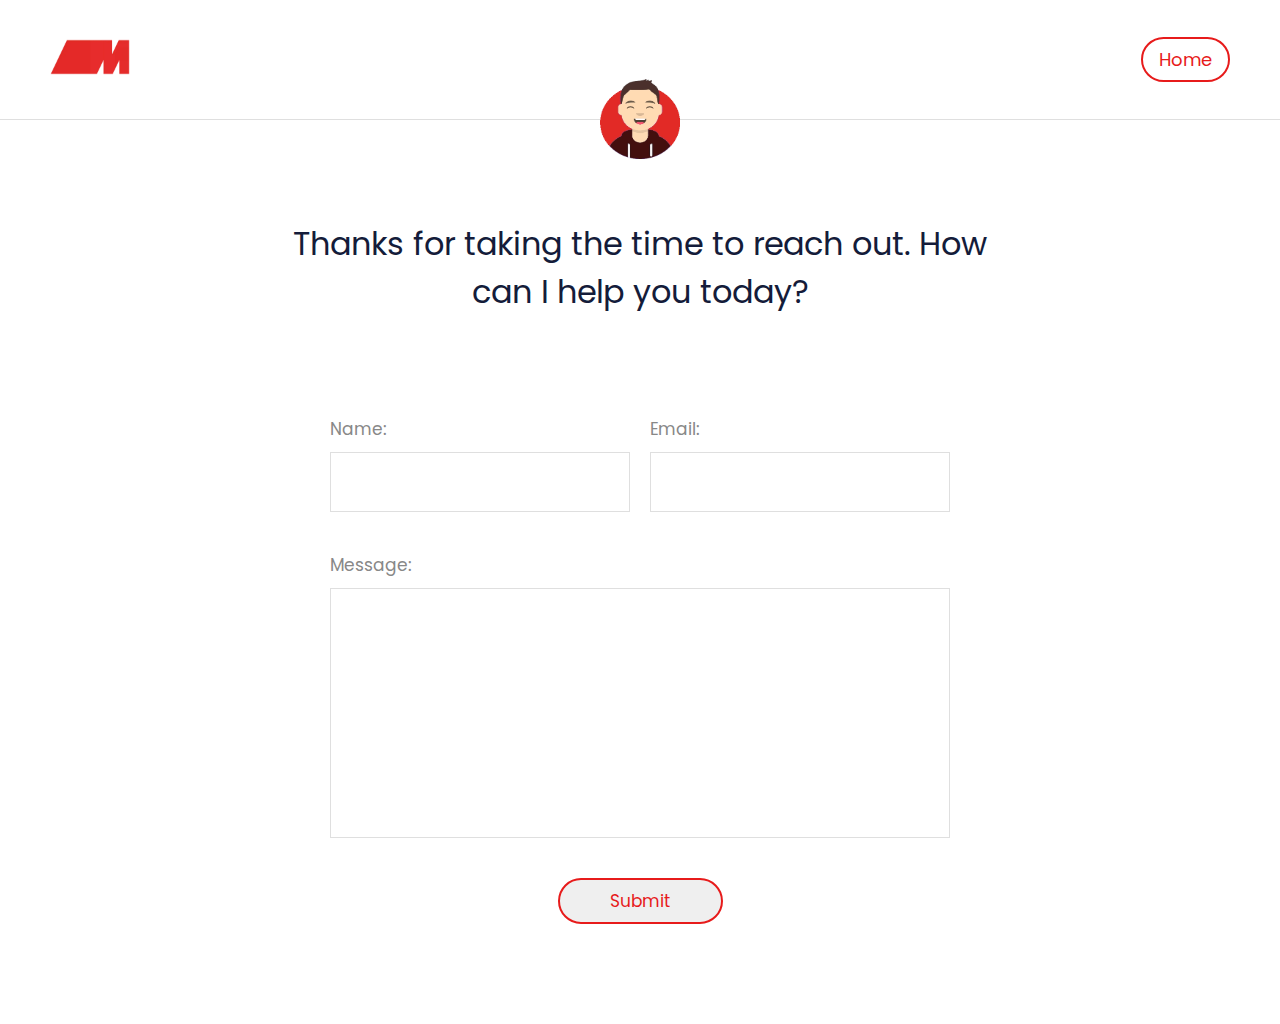
==== pages/contact.html @ 90060fe5 "v5.0" ====
<!DOCTYPE html>
<html lang="en">
  <head>
    <meta charset="UTF-8" />
    <meta name="viewport" content="width=device-width, initial-scale=1.0" />
    <link rel="icon" href="../assets/img/window-logo.webp" type="image/webp" />
    <title>Miguel Zacca | Web developer & Software engineer</title>
    <link rel="stylesheet" href="../assets/css/style.css" />
  </head>
  <body>
    <header id="header-contact" class="flex-center">
      <nav class="flex">
        <a href="/">
          <img src="../assets/img/logo.webp" alt="Portfolio logo" />
        </a>
        <img
          src="../assets/img/profile-avatar.webp"
          alt="My avatar"
          class="avatar"
        />
        <ul class="flex-center">
          <li><a href="../index.html" class="btn">Home</a></li>
        </ul>
      </nav>
    </header>
    <main class="flex-center col" id="main-contact">
      <h2 class="subtitle light">
        Thanks for taking the time to reach out. How can I help you today?
      </h2>
      <form
        action="https://formsubmit.co/miguelzacca.dev@gmail.com"
        method="POST"
        class="flex col"
      >
        <div class="container flex-center wrap">
          <div class="flex col">
            <label for="name" class="text">Name:</label>
            <input type="text" id="name" name="Name" required />
          </div>
          <div class="flex col">
            <label for="email">Email:</label>
            <input type="email" id="email" name="Email" required />
          </div>
        </div>
        <div class="flex col">
          <label for="message">Message:</label>
          <textarea id="message" name="Message" required></textarea>
        </div>
        <button type="submit" class="btn">Submit</button>
      </form>
    </main>
  </body>
</html>
---- assets/css/style.css ----
@import url("https://fonts.googleapis.com/css2?family=Poppins:wght@400;500;600&display=swap");

* {
  padding: 0;
  margin: 0;
  box-sizing: border-box;
  font-family: "Poppins";
}

html {
  font-size: 10px;
  scroll-behavior: smooth;
  cursor: default;
}

:root {
  --title-black: #141c3a;
  --text-gray: #272d42;
  --text-black: rgba(10, 10, 10, 0.9);
  --identity-red: #e71b1b;
  --identity-yellow: #eeb90c;
  --white: #ffffff;
  --content-limit: 1200px;
  --padding: 0.8rem 1.6rem;
  --header-height: 12rem;
}

::-webkit-scrollbar {
  width: 0.75rem;
  border: 0.1rem solid #00000020;
}

::-webkit-scrollbar-thumb {
  background-color: #222;
  height: 10px;
}

.flex-center {
  display: flex;
  justify-content: center;
  align-items: center;
}

.flex {
  display: flex;
}

.col {
  flex-direction: column;
}

.wrap {
  flex-wrap: wrap;
}

.btn {
  border: 0.2rem solid var(--identity-red);
  padding: var(--padding);
  color: var(--identity-red);
  border-radius: 2.5rem;
}

.btn:hover {
  background-color: var(--identity-red);
  color: var(--white);
}

.title {
  color: var(--title-black);
  font-size: 4.2rem;
}

.subtitle {
  color: var(--title-black);
  font-size: 3.2rem;
}

.light {
  font-weight: 400;
}

.smalltitle {
  font-size: 2rem;
  color: var(--text-gray);
}

.text {
  color: var(--text-black);
  width: 100%;
  text-align: center;
}

.span {
  color: var(--identity-red);
}

.text,
.btn,
.span {
  font-size: 1.7rem;
}

.white {
  color: var(--white);
}

ul li {
  list-style: none;
}

button {
  cursor: pointer;
}

a {
  text-decoration: none;
}

a,
.btn {
  transition: all 0.2s;
}

header {
  position: absolute;
  top: 0;
  left: 0;
  height: var(--header-height);
  width: 100%;
  padding: 0 5rem;
}

header nav {
  max-width: var(--content-limit);
  width: 100%;
}

header ul {
  margin-left: auto;
  gap: 0.5rem;
}

header ul li a {
  font-size: 1.8rem;
  padding: var(--padding);
  color: var(--text-black);
}

header ul li a:hover {
  color: var(--identity-red);
}

header ul li .btn {
  margin-left: 1.5rem;
  font-size: 1.8rem;
}

header nav img {
  width: 8rem;
  aspect-ratio: 1.5/1;
}

main {
  align-items: unset;
}

section {
  width: 100%;
}

#home {
  margin-top: var(--header-height);
  height: max-content;
  padding: 8rem 0 0 0;
  gap: 7rem;
}

#home .text-container {
  gap: 1rem;
}

#home .text-container h2 {
  color: var(--text-gray);
  font-size: 2.5rem;
  font-weight: 400;
}

#home .img-container {
  gap: 7rem;
}

#home .img-container img:first-child {
  width: 22.5rem;
  aspect-ratio: 1/1.05;
}

#home .img-container img:last-child {
  width: 80rem;
  max-width: 90vw;
  aspect-ratio: 2.5/1;
}

#about {
  padding: 15rem 0;
  background-color: var(--identity-red);
  gap: 3rem;
}

#about p {
  max-width: 60rem;
  text-align: center;
}

#skills {
  margin-top: -7rem;
  align-items: unset;
  padding: 0 5rem;
  width: 100%;
  max-width: calc(var(--content-limit) + 5rem * 2);
}

#skills .container {
  flex: 1;
  min-width: 30rem;
  background-color: var(--white);
  padding: 5rem 3rem;
  gap: 1rem;
  border: 0.15rem solid #00000020;
  justify-content: start;
  box-shadow: 0 0.3rem 0.5rem #00000015;
}

#skills .container:nth-child(1) {
  border-radius: 2.5rem 0 0 1.5rem;
  border-right: 0;
}

#skills .container:nth-child(3) {
  border-radius: 0 2.5rem 1.5rem 0;
  border-left: 0;
}

#skills .container .img img {
  width: 5rem;
  aspect-ratio: 1;
}

#skills .container .img {
  padding: 1.5rem;
  background-color: var(--identity-yellow);
  border-radius: 50%;
}

#skills .container div span,
#skills .container div h3 {
  padding: 2rem 0;
}

#skills .container div:not(.img) {
  justify-content: start;
  width: 100%;
  aspect-ratio: 1/0.4;
}

#works {
  gap: 1.5rem;
  padding: 15rem 5rem;
}

#works .display {
  gap: 5rem;
  margin-top: 7rem;
}

#works div .container {
  width: 45rem;
  aspect-ratio: 1.75/1;
  position: relative;
  border-radius: 1rem;
}

#works div .container:first-child {
  background-color: #ee8c0c;
}

#works div .container:last-child {
  background-color: #444444;
}

#works div .container img {
  transition: scale 0.5s, opacity 0.1s;
}

#works div .container:first-child img {
  width: 20rem;
  aspect-ratio: 4/1;
}

#works div .container:last-child img {
  width: 10rem;
  aspect-ratio: 1;
}

#works div .container div p {
  color: #bbbbbb;
  margin-bottom: 2rem;
}

#works div .container div {
  position: absolute;
  width: 100%;
  height: 100%;
  top: 0;
  left: 0;
  opacity: 0;
  transition: all 0.4s ease;
  cursor: default;
  background-color: #141c3a;
  z-index: 3;
  border-radius: 1rem;
}

#works div .container div:hover {
  opacity: 1;
}

#works div .container div:hover ~ img {
  scale: 1.1;
  opacity: 0.5;
}

#works .github {
  scale: 1.1;
  padding: 1rem 2rem;
  margin-top: 10rem;
}

footer {
  padding: 5rem 5rem;
  gap: 5rem;
  margin-top: 5rem;
  background-color: var(--identity-red);
}

footer .container {
  width: 100%;
  max-width: var(--content-limit);
  background-color: #4d0909;
  padding: 6rem 2rem;
  justify-content: space-around;
  border-radius: 2rem;
  margin-top: -13rem;
}

footer .container h2 {
  width: max-content;
  text-align: center;
}

footer .container p {
  width: fit-content;
  max-width: 30rem;
}

footer .container a {
  border-color: #eeb90c;
  scale: 1.1;
  padding: 1rem 2rem;
}

footer .container a:hover {
  background-color: #eeb90c;
  color: var(--title-black);
}

footer .logo {
  width: 8rem;
  aspect-ratio: 1.5/1;
  filter: grayscale(1) brightness(0) invert(1);
}

footer .message {
  color: var(--white);
  font-weight: 500;
  font-size: 2.2rem;
  max-width: 30rem;
}

footer .contact {
  gap: 2rem;
}

footer .contact a {
  width: 5rem;
  aspect-ratio: 1;
  border: 0.3rem solid #222222;
  border-radius: 50%;
}

footer .contact a:hover {
  filter: invert(1);
}

footer .contact a img {
  width: 3rem;
  aspect-ratio: 1;
  filter: invert(0.1);
}

footer p:last-child {
  color: #4d0909;
}

#header-contact {
  border-bottom: 0.15rem solid #00000020;
}

#header-contact nav .avatar {
  position: absolute;
  left: 50%;
  top: 100%;
  transform: translate(-50%, -50%);
  aspect-ratio: 1;
}

#main-contact {
  margin-top: var(--header-height);
  padding: 10rem;
  gap: 10rem;
}

#main-contact h2 {
  max-width: 70rem;
  text-align: center;
}

#main-contact form {
  gap: 4rem;
}

#main-contact form .container {
  width: 100%;
  gap: 2rem;
}

#main-contact form div:not(.container) {
  gap: 1rem;
}

#main-contact form input,
#main-contact form textarea {
  border: 0.15rem solid #00000020;
  outline: none;
  font-size: 2rem;
  color: #333;
  padding: 1rem 2rem;
}

#main-contact label {
  font-size: 1.7rem;
  text-align: start;
  color: #888888;
}

#main-contact form input {
  width: 30rem;
  height: 6rem;
}

#main-contact form textarea {
  resize: none;
  width: 100%;
  padding: 2rem;
  height: 25rem;
}

#main-contact form button {
  width: fit-content;
  margin: 0 auto;
  padding-inline: 5rem;
}

@media screen and (max-width: 1020px) {
  #skills {
    flex-direction: column;
    align-items: center;
    justify-content: center;
  }

  #skills .container {
    border-radius: 0 !important;
    border: 0.15rem solid #00000020 !important;
    width: 20vw;
    max-width: 40rem;
  }

  #skills .container:nth-child(1) {
    border-bottom: 0 !important;
  }

  #skills .container:nth-child(3) {
    border-top: 0 !important;
  }

  html {
    overflow-x: hidden;
  }
}

@media screen and (max-width: 960px) {
  footer .container {
    flex-direction: column;
    gap: 5rem;
  }

  h1,
  h2,
  span,
  p,
  h3 {
    width: 100%;
    text-align: center;
    max-width: calc(100vw - 4rem) !important;
  }
}

@media screen and (max-width: 530px) {
  header ul li:not(ul li:last-child) {
    display: none;
  }

  html {
    font-size: 9.5px;
  }

  #skills .container {
    width: calc(100vw - 6rem);
  }

  section {
    padding-inline: 0 !important;
  }

  #works .container {
    max-width: calc(100vw - 4rem);
  }
}
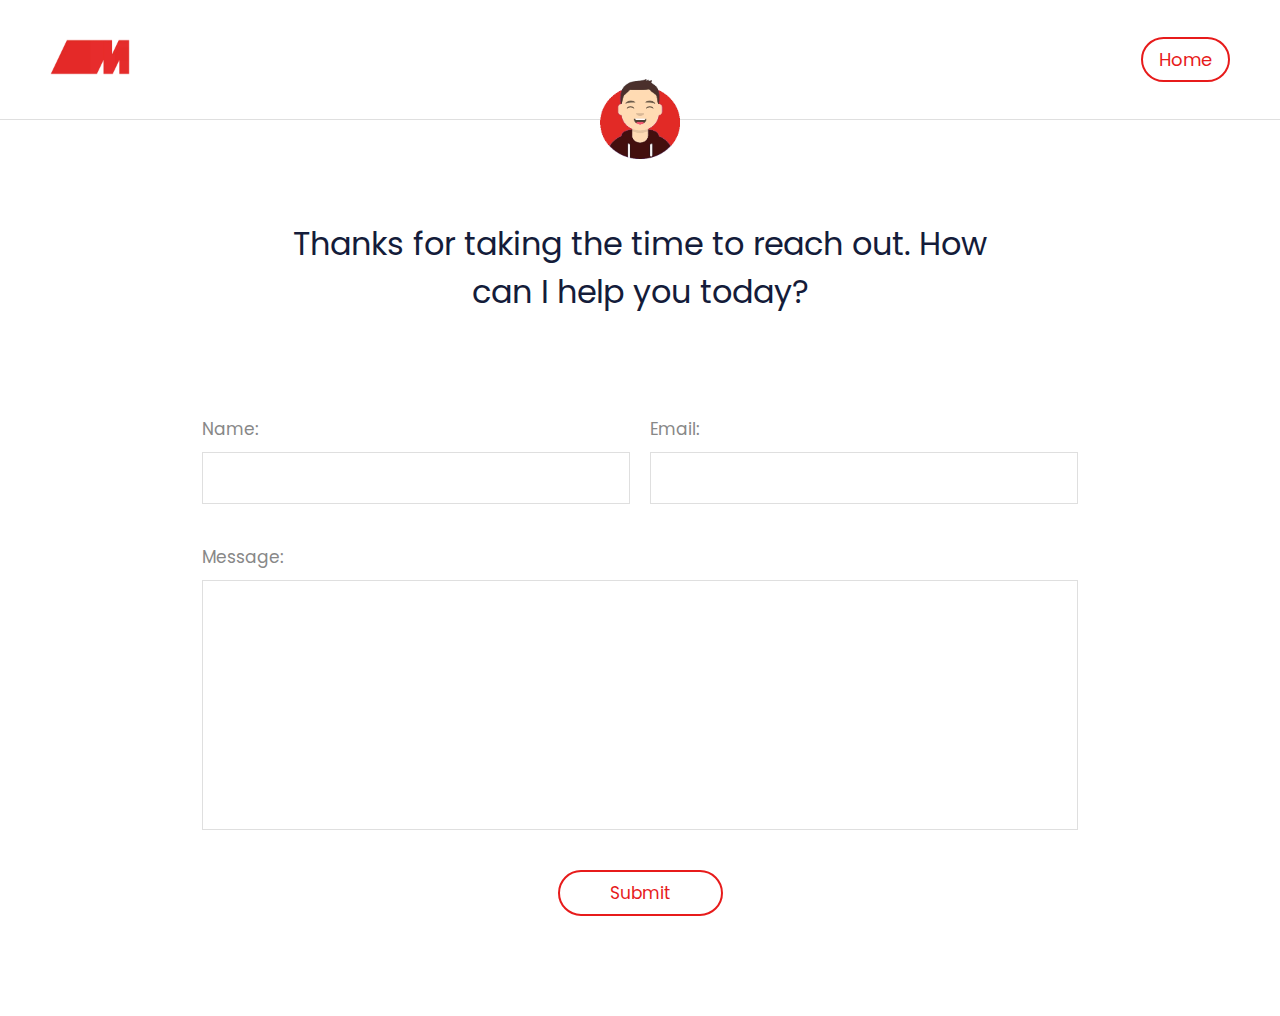
==== commit 6c63e16c: "v5.7" ====
--- a/pages/contact.html
+++ b/pages/contact.html
@@ -5,7 +5,7 @@
     <meta name="viewport" content="width=device-width, initial-scale=1.0" />
     <link rel="icon" href="../assets/img/window-logo.webp" type="image/webp" />
     <title>Miguel Zacca | Web developer & Software engineer</title>
-    <link rel="stylesheet" href="../assets/css/style.css" />
+    <link rel="stylesheet" href="../assets/css/style.min.css" />
   </head>
   <body>
     <header id="header-contact" class="flex-center">
--- a/assets/css/style.min.css
+++ b/assets/css/style.min.css
@@ -0,0 +1 @@
+@import url(https://fonts.googleapis.com/css2?family=Poppins:wght@400;500;600&display=swap);*{padding:0;margin:0;box-sizing:border-box;font-family:Poppins}html{font-size:10px;scroll-behavior:smooth;cursor:default}:root{--title-black:#141c3a;--text-gray:#272d42;--text-black:rgba(10, 10, 10, 0.9);--identity-red:#e71b1b;--identity-yellow:#eeb90c;--white:#ffffff;--content-limit:1200px;--padding:0.8rem 1.6rem;--header-height:12rem}::-webkit-scrollbar{width:.75rem;border:.1rem solid #00000020}::-webkit-scrollbar-thumb{background-color:#222;height:10px}.flex-center{display:flex;justify-content:center;align-items:center}.flex{display:flex}.col{flex-direction:column}.wrap{flex-wrap:wrap}.btn{border:.2rem solid var(--identity-red);padding:var(--padding);color:var(--identity-red);border-radius:2.5rem}.btn:hover{background-color:var(--identity-red);color:var(--white)}.title{color:var(--title-black);font-size:4.2rem}.subtitle{color:var(--title-black);font-size:3.2rem}.light{font-weight:400}.smalltitle{font-size:2rem;color:var(--text-gray)}.text{color:var(--text-black);width:100%;text-align:center}.span{color:var(--identity-red)}.btn,.span,.text{font-size:1.7rem}.white{color:var(--white)}ul li{list-style:none}button{cursor:pointer}a{text-decoration:none}.btn,a{transition:all .2s}header{position:absolute;top:0;left:0;height:var(--header-height);width:100%;padding:0 5rem}header nav{max-width:var(--content-limit);width:100%}header ul{margin-left:auto;gap:.5rem}header ul li a{font-size:1.8rem;padding:var(--padding);color:var(--text-black)}header ul li a:hover{color:var(--identity-red)}header ul li .btn{margin-left:1.5rem;font-size:1.8rem}header nav img{width:8rem;aspect-ratio:1.5/1}main{align-items:unset}section{width:100%}#home{margin-top:var(--header-height);height:max-content;padding:8rem 0 0 0;gap:7rem}#home .text-container{gap:1rem}#home .text-container h2{color:var(--text-gray);font-size:2.5rem;font-weight:400}#home .img-container{gap:7rem}#home .img-container img:first-child{width:22.5rem;aspect-ratio:1/1.05}#home .img-container img:last-child{width:80rem;max-width:90vw;aspect-ratio:2.5/1}#about{padding:15rem 0;background-color:var(--identity-red);gap:3rem}#about p{max-width:60rem;text-align:center}#skills{margin-top:-7rem;align-items:unset;padding:0 5rem;width:100%;max-width:calc(var(--content-limit) + 5rem * 2)}#skills .container{flex:1;min-width:30rem;background-color:var(--white);padding:5rem 3rem;gap:1rem;border:.15rem solid #00000020;justify-content:start;box-shadow:0 .3rem .5rem #00000015}#skills .container:nth-child(1){border-radius:2.5rem 0 0 1.5rem;border-right:0}#skills .container:nth-child(3){border-radius:0 2.5rem 1.5rem 0;border-left:0}#skills .container .img img{width:5rem;aspect-ratio:1}#skills .container .img{padding:1.5rem;background-color:var(--identity-yellow);border-radius:50%}#skills .container div h3,#skills .container div span{padding:2rem 0}#skills .container div:not(.img){justify-content:start;width:100%;aspect-ratio:1/.4}#works{gap:1.5rem;padding:15rem 5rem}#works .display{gap:5rem;margin-top:7rem}#works div .container{width:45rem;aspect-ratio:1.75/1;position:relative;border-radius:1rem}#works div .container:first-child{background-color:#ee8c0c}#works div .container:last-child{background-color:#444}#works div .container img{transition:scale .5s,opacity .1s}#works div .container:first-child img{width:20rem;aspect-ratio:4/1}#works div .container:last-child img{width:10rem;aspect-ratio:1}#works div .container div p{color:#bbb;margin-bottom:2rem}#works div .container div{position:absolute;width:100%;height:100%;top:0;left:0;opacity:0;transition:all .4s ease;cursor:default;background-color:#141c3a;z-index:3;border-radius:1rem}#works div .container div:hover{opacity:1}#works div .container div:hover~img{scale:1.1;opacity:.5}#works .github{scale:1.1;padding:1rem 2rem;margin-top:10rem}footer{padding:5rem 5rem;gap:5rem;margin-top:5rem;background-color:var(--identity-red)}footer .container{width:100%;max-width:var(--content-limit);background-color:#4d0909;padding:6rem 2rem;justify-content:space-around;border-radius:2rem;margin-top:-13rem}footer .container h2{width:max-content;text-align:center}footer .container p{width:fit-content;max-width:30rem}footer .container a{border-color:#eeb90c;scale:1.1;padding:1rem 2rem}footer .container a:hover{background-color:#eeb90c;color:var(--title-black)}footer .logo{width:8rem;aspect-ratio:1.5/1;filter:grayscale(1) brightness(0) invert(1)}footer .message{color:var(--white);font-weight:500;font-size:2.2rem;max-width:30rem}footer .contact{gap:2rem}footer .contact a{width:5rem;aspect-ratio:1;border:.3rem solid #222;border-radius:50%}footer .contact a:hover{filter:invert(1)}footer .contact a img{width:3rem;aspect-ratio:1;filter:invert(.1)}footer p:last-child{color:#4d0909}#header-contact{border-bottom:.15rem solid #00000020}#header-contact nav .avatar{position:absolute;left:50%;top:100%;transform:translate(-50%,-50%);aspect-ratio:1}#main-contact{margin-top:var(--header-height);padding:10rem 2rem;gap:10rem}#main-contact h2{max-width:70rem;text-align:center}#main-contact form{gap:4rem}#main-contact form .container{width:100%;gap:2rem}#main-contact form div:not(.container){gap:1rem}#main-contact form input,#main-contact form textarea{border:.15rem solid #00000020;outline:0;font-size:2rem;color:#333;padding:1rem 2rem}#main-contact label{font-size:1.7rem;text-align:start;color:#888}#main-contact form input{flex:1;height:6rem}#main-contact form textarea{resize:none;width:100%;padding:2rem;height:25rem}#main-contact form button{width:fit-content;margin:0 auto;background-color:transparent;padding-inline:5rem}@media screen and (max-width:1020px){#skills{flex-direction:column;align-items:center;justify-content:center}#skills .container{border-radius:0!important;border:.15rem solid #00000020!important;width:20vw;max-width:40rem}#skills .container:nth-child(1){border-bottom:0!important}#skills .container:nth-child(3){border-top:0!important}html{overflow-x:hidden}}@media screen and (max-width:960px){footer .container{flex-direction:column;gap:5rem}h1,h2,h3,p,span{width:100%;text-align:center;max-width:calc(100vw - 4rem)!important}#main-contact form{width:43rem}}@media screen and (max-width:530px){header ul li:not(ulli:last-child){display:none}html{font-size:9.5px}#skills .container{width:calc(100vw - 6rem)}section{padding-inline:0!important}#works .container{max-width:calc(100vw - 4rem)}#main-contact form{width:35rem}#main-contact form input,#main-contact form textarea{width:100%}}